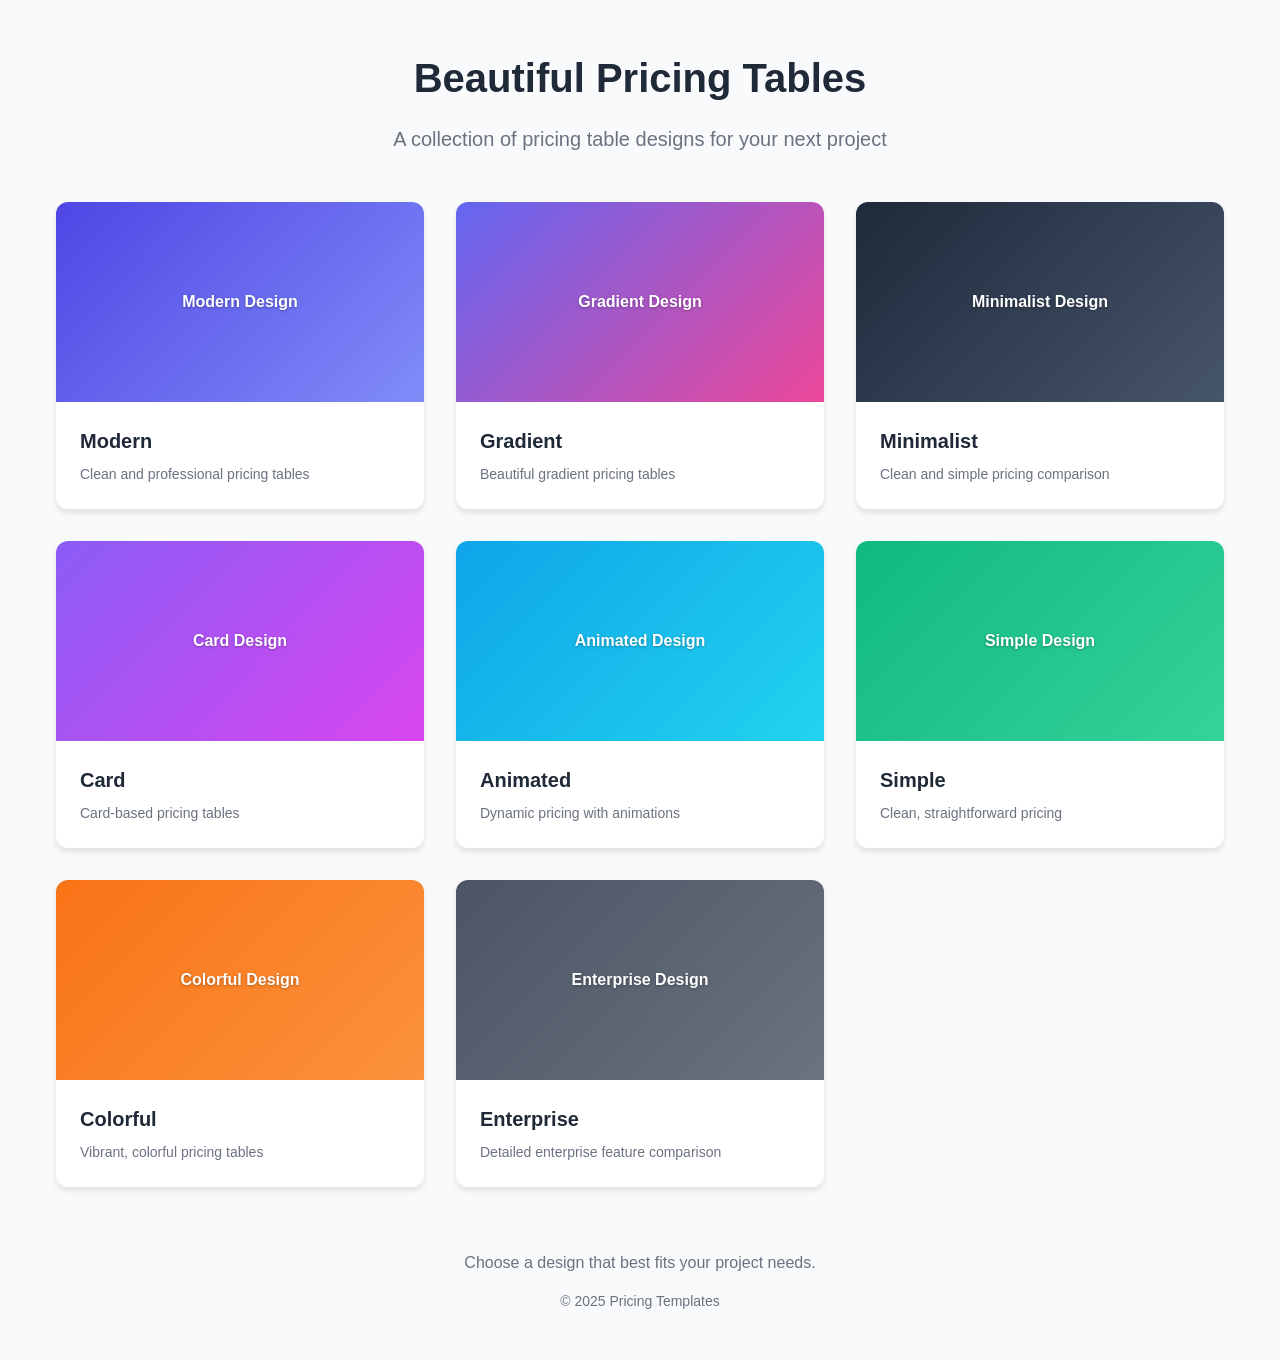
==== public/demo/price-palette-perfect/index.html @ 152f0a46 "Move demo files to public directory for static serving" ====
<!DOCTYPE html>
<html lang="en">
<head>
  <meta charset="UTF-8">
  <meta name="viewport" content="width=device-width, initial-scale=1.0">
  <title>Pricing Table Templates</title>
  <link rel="stylesheet" href="styles.css">
</head>
<body>
  <div class="container">
    <header class="main-header">
      <h1>Beautiful Pricing Tables</h1>
      <p>A collection of pricing table designs for your next project</p>
    </header>

    <div class="template-grid">
      <a href="modern/index.html" class="template-card">
        <div class="card-preview">
          <div class="preview-image preview-modern">Modern Design</div>
        </div>
        <div class="card-info">
          <h3>Modern</h3>
          <p>Clean and professional pricing tables</p>
        </div>
      </a>
      
      <a href="gradient/index.html" class="template-card">
        <div class="card-preview">
          <div class="preview-image preview-gradient">Gradient Design</div>
        </div>
        <div class="card-info">
          <h3>Gradient</h3>
          <p>Beautiful gradient pricing tables</p>
        </div>
      </a>
      
      <a href="minimalist/index.html" class="template-card">
        <div class="card-preview">
          <div class="preview-image preview-minimalist">Minimalist Design</div>
        </div>
        <div class="card-info">
          <h3>Minimalist</h3>
          <p>Clean and simple pricing comparison</p>
        </div>
      </a>
      
      <a href="card/index.html" class="template-card">
        <div class="card-preview">
          <div class="preview-image preview-card">Card Design</div>
        </div>
        <div class="card-info">
          <h3>Card</h3>
          <p>Card-based pricing tables</p>
        </div>
      </a>
      
      <a href="animated/index.html" class="template-card">
        <div class="card-preview">
          <div class="preview-image preview-animated">Animated Design</div>
        </div>
        <div class="card-info">
          <h3>Animated</h3>
          <p>Dynamic pricing with animations</p>
        </div>
      </a>
      
      <a href="simple/index.html" class="template-card">
        <div class="card-preview">
          <div class="preview-image preview-simple">Simple Design</div>
        </div>
        <div class="card-info">
          <h3>Simple</h3>
          <p>Clean, straightforward pricing</p>
        </div>
      </a>
      
      <a href="colorful/index.html" class="template-card">
        <div class="card-preview">
          <div class="preview-image preview-colorful">Colorful Design</div>
        </div>
        <div class="card-info">
          <h3>Colorful</h3>
          <p>Vibrant, colorful pricing tables</p>
        </div>
      </a>
      
      <a href="enterprise/index.html" class="template-card">
        <div class="card-preview">
          <div class="preview-image preview-enterprise">Enterprise Design</div>
        </div>
        <div class="card-info">
          <h3>Enterprise</h3>
          <p>Detailed enterprise feature comparison</p>
        </div>
      </a>
    </div>

    <footer class="main-footer">
      <p>Choose a design that best fits your project needs.</p>
      <p class="copyright">© 2025 Pricing Templates</p>
    </footer>
  </div>
</body>
</html>
---- public/demo/price-palette-perfect/styles.css ----
/* Global styles */
* {
  box-sizing: border-box;
  margin: 0;
  padding: 0;
  font-family: -apple-system, BlinkMacSystemFont, 'Segoe UI', Roboto, Oxygen, Ubuntu, Cantarell, 'Open Sans', 'Helvetica Neue', sans-serif;
}

body {
  background-color: #f9fafb;
  color: #1f2937;
  line-height: 1.5;
}

.container {
  max-width: 1200px;
  margin: 0 auto;
  padding: 3rem 1rem;
}

.main-header {
  text-align: center;
  margin-bottom: 3rem;
}

.main-header h1 {
  font-size: 2.5rem;
  font-weight: bold;
  margin-bottom: 1rem;
}

.main-header p {
  font-size: 1.25rem;
  color: #6b7280;
  max-width: 600px;
  margin: 0 auto;
}

/* Template Grid */
.template-grid {
  display: grid;
  grid-template-columns: repeat(auto-fill, minmax(300px, 1fr));
  gap: 2rem;
}

.template-card {
  text-decoration: none;
  color: #1f2937;
  border-radius: 0.75rem;
  overflow: hidden;
  background-color: white;
  box-shadow: 0 4px 6px rgba(0, 0, 0, 0.1);
  transition: all 0.3s ease;
}

.template-card:hover {
  transform: translateY(-5px);
  box-shadow: 0 10px 15px rgba(0, 0, 0, 0.1);
}

.card-preview {
  width: 100%;
  height: 200px;
  overflow: hidden;
  position: relative;
  background-color: #f3f4f6;
}

.preview-image {
  width: 100%;
  height: 100%;
  display: flex;
  align-items: center;
  justify-content: center;
  color: white;
  font-weight: bold;
  text-shadow: 0 1px 3px rgba(0, 0, 0, 0.3);
  transition: transform 0.3s ease;
}

/* Unique colorful backgrounds for each template type */
.preview-modern {
  background: linear-gradient(135deg, #4f46e5, #818cf8);
}

.preview-gradient {
  background: linear-gradient(135deg, #6366f1, #ec4899);
}

.preview-minimalist {
  background: linear-gradient(135deg, #1e293b, #475569);
}

.preview-card {
  background: linear-gradient(135deg, #8b5cf6, #d946ef);
}

.preview-animated {
  background: linear-gradient(135deg, #0ea5e9, #22d3ee);
}

.preview-simple {
  background: linear-gradient(135deg, #10b981, #34d399);
}

.preview-colorful {
  background: linear-gradient(135deg, #f97316, #fb923c);
}

.preview-enterprise {
  background: linear-gradient(135deg, #4b5563, #6b7280);
}

.template-card:hover .preview-image {
  transform: scale(1.05);
}

.card-info {
  padding: 1.5rem;
}

.card-info h3 {
  font-size: 1.25rem;
  margin-bottom: 0.5rem;
}

.card-info p {
  color: #6b7280;
  font-size: 0.875rem;
}

.main-footer {
  margin-top: 4rem;
  text-align: center;
  color: #6b7280;
}

.copyright {
  margin-top: 1rem;
  font-size: 0.875rem;
}

@media (max-width: 768px) {
  .template-grid {
    grid-template-columns: repeat(auto-fill, minmax(250px, 1fr));
    gap: 1.5rem;
  }
  
  .card-preview {
    height: 150px;
  }
}
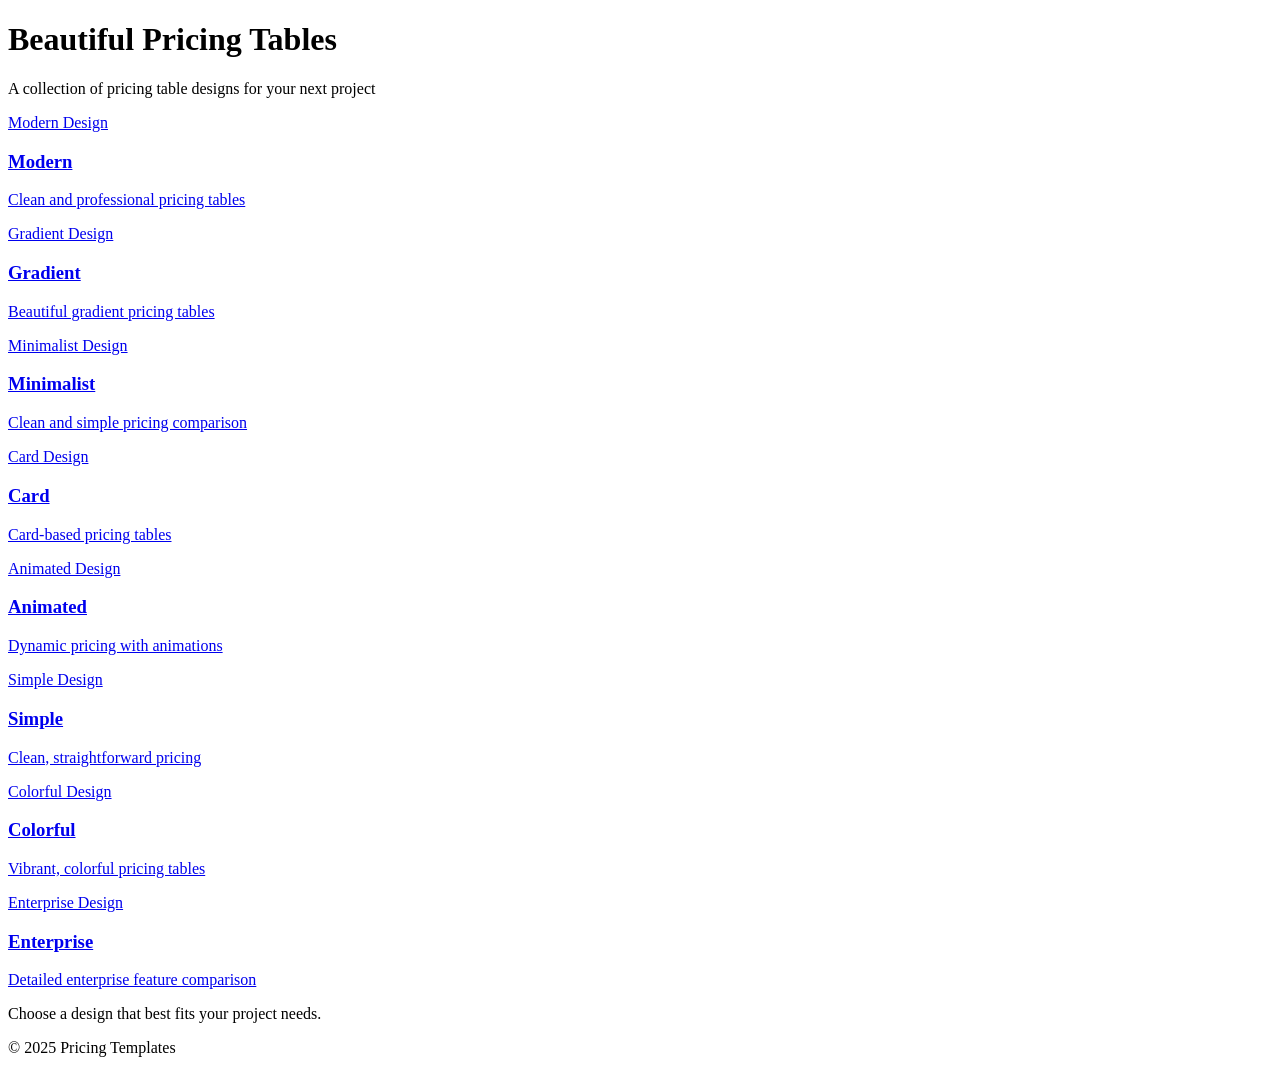
==== commit 7bd6c5d0: "Fix links and CSS paths in main index.html" ====
--- a/public/demo/price-palette-perfect/index.html
+++ b/public/demo/price-palette-perfect/index.html
@@ -1,11 +1,10 @@
-
 <!DOCTYPE html>
 <html lang="en">
 <head>
   <meta charset="UTF-8">
   <meta name="viewport" content="width=device-width, initial-scale=1.0">
   <title>Pricing Table Templates</title>
-  <link rel="stylesheet" href="styles.css">
+  <link rel="stylesheet" href="/demo/price-palette-perfect/styles.css">
 </head>
 <body>
   <div class="container">
@@ -15,7 +14,7 @@
     </header>
 
     <div class="template-grid">
-      <a href="modern/index.html" class="template-card">
+      <a href="/demo/price-palette-perfect/modern/index.html" class="template-card">
         <div class="card-preview">
           <div class="preview-image preview-modern">Modern Design</div>
         </div>
@@ -25,7 +24,7 @@
         </div>
       </a>
       
-      <a href="gradient/index.html" class="template-card">
+      <a href="/demo/price-palette-perfect/gradient/index.html" class="template-card">
         <div class="card-preview">
           <div class="preview-image preview-gradient">Gradient Design</div>
         </div>
@@ -35,7 +34,7 @@
         </div>
       </a>
       
-      <a href="minimalist/index.html" class="template-card">
+      <a href="/demo/price-palette-perfect/minimalist/index.html" class="template-card">
         <div class="card-preview">
           <div class="preview-image preview-minimalist">Minimalist Design</div>
         </div>
@@ -45,7 +44,7 @@
         </div>
       </a>
       
-      <a href="card/index.html" class="template-card">
+      <a href="/demo/price-palette-perfect/card/index.html" class="template-card">
         <div class="card-preview">
           <div class="preview-image preview-card">Card Design</div>
         </div>
@@ -55,7 +54,7 @@
         </div>
       </a>
       
-      <a href="animated/index.html" class="template-card">
+      <a href="/demo/price-palette-perfect/animated/index.html" class="template-card">
         <div class="card-preview">
           <div class="preview-image preview-animated">Animated Design</div>
         </div>
@@ -65,7 +64,7 @@
         </div>
       </a>
       
-      <a href="simple/index.html" class="template-card">
+      <a href="/demo/price-palette-perfect/simple/index.html" class="template-card">
         <div class="card-preview">
           <div class="preview-image preview-simple">Simple Design</div>
         </div>
@@ -75,7 +74,7 @@
         </div>
       </a>
       
-      <a href="colorful/index.html" class="template-card">
+      <a href="/demo/price-palette-perfect/colorful/index.html" class="template-card">
         <div class="card-preview">
           <div class="preview-image preview-colorful">Colorful Design</div>
         </div>
@@ -85,7 +84,7 @@
         </div>
       </a>
       
-      <a href="enterprise/index.html" class="template-card">
+      <a href="/demo/price-palette-perfect/enterprise/index.html" class="template-card">
         <div class="card-preview">
           <div class="preview-image preview-enterprise">Enterprise Design</div>
         </div>
